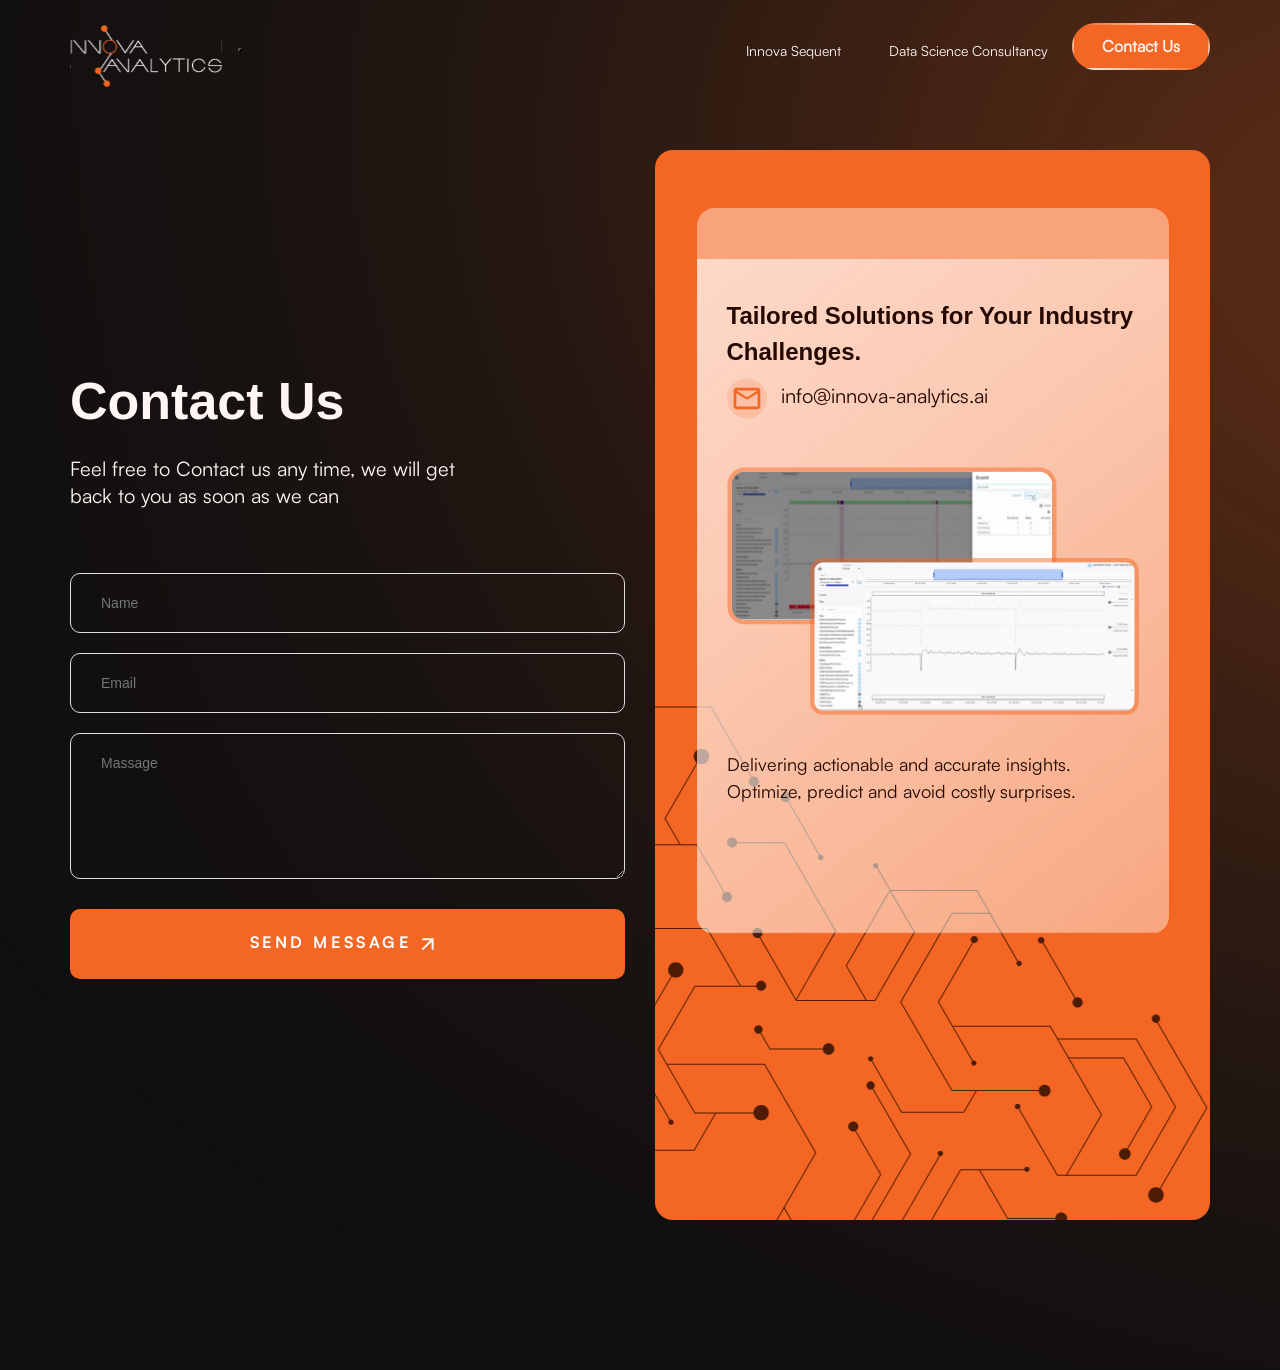
==== contact.html @ 508fed6d "V2 This is the version two" ====
<!doctype html>
<html lang="en">
  <head>
    <!-- Required meta tags -->
    <meta charset="utf-8">
    <meta name="viewport" content="width=device-width, initial-scale=1, shrink-to-fit=no">
    <title>Innova</title>
    <!-- Bootstrap CSS -->
    <link rel="stylesheet" href="css/bootstrap.min.css">
    <link rel="stylesheet" type="text/css" href="css/style.css">
    <link rel="stylesheet" type="text/css" href="css/responsive.css">
  </head>
  <body>
    <!-- header section -->
       <header class="header_section">
         <div class="container">
            <nav class="navbar  navbar-expand-lg navbar-light">
               <a class="navbar-brand" href="index.html">
               <img src="image/logo.svg">
               </a>
             <button type="button" class="navbar-toggle x collapsed" data-toggle="collapse" data-target="#navbar-collapse-x">
               <span class="icon-bar"></span>
               <span class="icon-bar"></span>
               <span class="icon-bar"></span>
               </button>
               <div class="collapse navbar-collapse" id="navbar-collapse-x">
                  <ul class="navbar-nav">
                     <li class="nav-item">
                        <a class="nav-link" href="#tech">Innova Sequent</a>
                     </li>
                     <li class="nav-item">
                        <a class="nav-link" href="datascience.html">Data Science Consultancy</a>
                     </li>
                  </ul>
                 <div class="get-quote">
              <a href="contact.html" class="default-btn">
                <span>Contact Us</span>
              </a>
            </div>
               </div>
            </nav>
         </div>
      </header>
    <!-- contact form -->
    <section class="contact_form section_padding contact-page-section">
      <div class="container">
        <div class="row d-flex align-items-center overflow-hidden">
          <div class="col-lg-6 align-items-center">
            <div class="contact_boxs">
              <h2>Contact Us</h2>
              <p>Feel free to Contact us any time, we will get back to you as soon as we can</p>
            </div>
            <div class="form-column col-md-12 col-sm-12 col-xs-12">
              <div class="inner-column">
                <!--Contact Form-->
                <div class="contact-form">
                  <form method="post" action="sendemail.php" id="contact-form">
                    <div class="row clearfix">
                      <div class="form-group col-md-12 col-sm-12 co-xs-12">
                        <input type="text" name="name" value="" placeholder="Name" required>
                      </div>
                      <div class="form-group col-md-12 col-sm-12 co-xs-12">
                        <input type="email" name="email" value="" placeholder="Email" required>
                      </div>
                      <div class="form-group col-md-12 col-sm-12 co-xs-12">
                        <textarea name="message" placeholder="Massage"></textarea>
                      </div>
                      <div class="form-group col-md-12 col-sm-12 co-xs-12">
                        <button type="submit" class="theme-btn btn-style-one">SEND MESSAGE<span><img src="image/arrow_forward.svg"></span></button>
                      </div>
                    </div>
                  </form>
                </div>
                <!--End Contact Form-->
              </div>
            </div>
          </div>
          <div class="col-lg-6">
             <div class="contact_box_right">
                <div class="contact_inner_rx">
                   <h2>Tailored Solutions for Your Industry Challenges.</h2>
                   <a href="info@innova-analytics.ai"><span><img src="image/contact-icon.svg"></span>info@innova-analytics.ai</a>
                   <div class="image_box_rn">
                      <img src="image/contact-image.svg">
                   </div>
                   <div class="footer_content">
                      <p>Delivering actionable and accurate insights. Optimize, predict and avoid costly surprises.</p>
                   </div>
                </div>
             </div>
          </div>
          <!--Info Column-->
        </div>
      </div>
    </section>
    <!-- common js -->
    <script src="js/jquery-3.2.1.slim.min.js"></script>
    <script src="js/bootstrap.min.js"></script>
    <script src="js/main.js"></script>
  </body>
</html>
---- css/style.css ----
@import url('https://fonts.googleapis.com/css2?family=Space+Grotesk:wght@400;500;600;700&display=swap');
@font-face {
  font-family: Satoshi-Bold;
  src: url(..//font/Satoshi-Bold.otf);
}
@font-face {
  font-family: Satoshi Regular;
  src: url(..//font/Satoshi-Regular.otf);
}

body {
  margin: 0;
  padding: 0;
  background: #111010;
}
html {
  scroll-behavior: smooth;
}
* {
  margin: 0;
  padding: 0;
}
a {
  text-decoration: none;
  color: #FFF6F5;
  font-size: 14px;
  font-weight: 500;
  display: inline-block;
  font-family: Satoshi Regular;
}
button{
  outline: none;
}
button:focus {
    outline: none;
}
a:hover {
  text-decoration: none;
}
h1 {
  font-family: 'Space Grotesk', sans-serif;
  font-weight: 700;
  font-size: 56px;
  color: #FFF6F5;
  line-height: 67px;
}
p {
  font-size: 14px;
  color: #FFF6F5;
  font-weight: 600;
  font-family: Satoshi Regular;
}
.container{
  max-width: 1440px;
}
.get-quote {
    display: inline-block;
    position: relative;
}
.get-quote a span{
  font-weight: 600;
  font-size: 16px;
  color: #FFF6F5;
}

.default-btn {
    z-index: 1;
    padding: 15px 30px 16px;
    line-height: 1;
    -webkit-transition: all ease 0.5s;
    transition: all ease 0.5s;
    text-align: center;
    background-color: #F36623;
    position: relative;
    overflow: hidden;
    font-family: Satoshi Regular;
    border-radius: 25px;
}
button.default-btn span {
    color: #FFF6F5;
}
.default-btn::before {
    content: "";
    position: absolute;
    top: 0;
    left: 0;
    width: 100%;
    height: 2px;
    background: -webkit-gradient(linear, right top, left top, from(#ffffff), to(transparent));
    background: linear-gradient(right, #ffffff, transparent);
    -webkit-animation: right 2s linear infinite;
    animation: right 2s linear infinite;
}
.default-btn::after {
    content: "";
    position: absolute;
    bottom: 0;
    left: 0;
    width: 100%;
    height: 2px;
    background: -webkit-gradient(linear, left top, right top, from(#ffffff), to(transparent));
    background: linear-gradient(left, #ffffff, transparent);
    -webkit-animation: left 2s linear infinite;
    animation: left 2s linear infinite;
}
.default-btn span::before {
    content: "";
    position: absolute;
    top: 0;
    left: 0;
    width: 2px;
    height: 100%;
    background: -webkit-gradient(linear, left top, left bottom, from(#ffffff), to(transparent));
    background: linear-gradient(top, #ffffff, transparent);
    -webkit-animation: top 2s linear infinite;
    animation: top 2s linear infinite;
    -webkit-animation-delay: 1s;
    animation-delay: 1s;
}
.default-btn span::after {
    content: "";
    position: absolute;
    bottom: 0;
    right: 0;
    width: 2px;
    height: 100%;
    background: -webkit-gradient(linear, left bottom, left top, from(#ffffff), to(transparent));
    background: linear-gradient(bottom, #ffffff, transparent);
    -webkit-animation: bottom 2s linear infinite;
    animation: bottom 2s linear infinite;
    -webkit-animation-delay: 1s;
    animation-delay: 1s;
}

@keyframes left {
  0% {
    transform: translateX(100%);
  }
  100% {
    transform: translateX(-100%);
  }
}
@keyframes right {
  0% {
    transform: translateX(-100%);
  }
  100% {
    transform: translateX(100%);
  }
}
@keyframes top {
  0% {
    transform: translateY(100%);
  }
  100% {
    transform: translateY(-100%);
  }
}
@keyframes bottom {
  0% {
    transform: translateY(-100%);
  }
  100% {
    transform: translateY(100%);
  }
}

.btn_box a {
  color: #fff;
  text-decoration: none;
}
.section_padding {
  padding: 80px 0px;
}


/*header section*/
.header_section{
  width: 100%;
  margin: 0;
  position: fixed;
  z-index: 9;
}
.navbar-brand img{
  width: 152px;
  margin-top: 10px;
}
.navbar-expand-lg .navbar-collapse {
    justify-content: end;
}
.navbar-expand-lg .navbar-nav .nav-link {
    padding-right: 24px;
    padding-left: 24px;
    color: #FFF6F5;
    font-size: 14px;
}
.black {
    background: #000;
    z-index: 99999;
    border-bottom: 1px solid #F36623;
}
/*end header section*/
/*hero area section*/
.hero_area_section {
    background-image: url(../image/Herobackgound.svg);
    width: 100%;
    /* height: 100vh; */
    background-size: 100% 100%;
    background-repeat: no-repeat;
    background-position: center;
    padding: 185px 0px;
}
.content_box {
    text-align: center;
    width: 62%;
    margin: 0 auto;
    margin-top: 64px;
}
.content_box h1 {
    font-size: 52px;
    font-weight: 700;
    line-height: 67px;
    position: relative;
    text-transform: uppercase;
    margin: 18px 0px;
}

.content_box p {
    color: #FFF6F5;
    font-size: 20px;
    line-height: 24px;
    text-transform: capitalize;
    font-weight: 400;
    margin: 0 auto;
    margin-bottom: 47px;
}
.player {
    border: 15px solid rgb(210 210 210 / 16%);
    position: relative;
    font-size: 0;
    overflow: hidden;
    margin: auto;
    border-radius: 27px;
}
.player__video {
    width: 100%;
    border-radius: 13px;
}
.player__button {
  background:none;
  border:0;
  line-height:1;
  color:#ffc80a;
  text-align: center;
  outline:0;
  padding: 0;
  cursor:pointer;
  max-width:50px;
  width: 100%;
}
.play-icon{
  font-size: 80px;
  color: #ffc80a;
  position: absolute;
  z-index: 2;
  top: 50%;
  left: 50%;
  transform: translate(-50%, -50%);
  cursor: pointer;
  transition: 0.6s;
}

/*end hero area*/
/*Insights*/
.tab-pane .player_box {
    border: 15px solid rgb(210 210 210 / 16%);
    position: relative;
    font-size: 0;
    overflow: hidden;
    margin: auto;
    border-radius: 20px;
    width: 100%;
}
.tab-pane .player__video {
    width: 100%;
    border-radius: 10px;
}
.section_title{
  margin-bottom: 50px;
}
.section_title h2 span{
  font-size: 14px;
  color: #F36623;
  margin-left: 10px;
  font-weight: 400;
}
.section_title p{
  width: 350px;
  font-size: 22px;
  font-weight: 400;
  color: #FFF6F5;
}
/*end Insights*/
/*contact with us*/
.row.info_detels {
    padding: 35px 42px;
    background-image: url(../image/footer-shape.png);
    background-repeat: no-repeat;
    background-size: cover;
    background-position: center;
}
.img_box_footer {
    text-align: right;
  }
.btn_cont h2{
  color:#F36623;
  font-size: 32px;
  font-style: normal;
  font-weight: 700;
  line-height: 120%;
  text-transform: uppercase;
  margin-bottom: 15px;
}

.btn_cont a{
  color: #FFF6F5;
  font-size: 32px;
  font-style: normal;
  font-weight: 700;
  line-height: normal;
}
.img_box_footer img {
    width: 300px;
}
/*end contact us*/


.homepage__slider {
    position: relative;
    overflow: hidden;
}
.homepage__slider:before {
    background-image: url(../image/box.svg);
    width: 100%;
    background-repeat: no-repeat;
    content: '';
    position: absolute;
    top: -9%;
    height: 100%;
    overflow: hidden;
    left: 58%;
}
.swiper-container-home {
  height: 100vh;
  overflow-y: hidden;
}
.swiper-container-home .swiper-slide-home {
  background-size: cover;
  background-repeat: no-repeat;
  position: relative;
  display: flex;
  align-items: center;
}

.home-slider-navigation {
    position: absolute;
    top: 50%;
    transform: translateY(-50%);
    left: 270px;
    z-index: 100;
    display: flex;
    flex-direction: column;
}
.home-slider-navigation span {
  color: rgba(253, 215, 209, 0.32);
  min-height: 100px;
  min-width: 110px;
}
.home-slider-navigation .nav-point {
    display: flex;
    align-items: center;
    justify-content: left;
    letter-spacing: 1px;
    font-family: Satoshi Regular;
    position: relative;
    transition: 0.5s;
    cursor: pointer;
    width: 340px;
    line-height: 27px;
    border-left: 6px solid #D9D9D9;
    font-size: 16px;
    padding: 9px 10px;
}

.home-slider-navigation .nav-point.active {
  color: #FFF6F5;
}
.home-slider-navigation .nav-point.active:before {
  transition: 0.5s;
  height: 100%;
}
.home-slider-navigation .nav-point:before {
    transition: 0.3s;
    content: "";
    top: 0px;
    left: -6px;
    width: 6px;
    max-height: 100%;
    height: 0px;
    position: absolute;
    background: transparent linear-gradient(90deg, #F36623 0%, #F36623 100%) 0% 0% no-repeat padding-box;
}
.home-slider-navigation .nav-point:hover {
  color: #fff;
}

/*end Insights section*/

/*page tow css*/

/*hero area*/
.data_hero {
    position: relative;
    overflow: hidden;
    margin: 0;
    padding: 150px;
    z-index: -1;
}
.data_hero:before {
    background-image: url(../image/hero-data.svg);
    width: 100%;
    background-repeat: no-repeat;
    content: '';
    position: absolute;
    top: 50%;
    height: 100%;
    overflow: hidden;
    left: 50%;
    transform: translate(-50%,-50%);
    background-size: cover;
    background-position: center;
}
/*end data hero area*/
/*our service*/
.our_service{
  width: 100%;
  margin: 0;
}
section.our_service.okta.section_padding {
    margin-top: -200px;
}
.our_service .section_title h2{
  color: #F36623;
  font-size: 32px;
  font-style: normal;
  font-weight: 700;
  line-height: 120%;
  text-transform: uppercase;
  margin-bottom: 40px;
}
.content_service {
    background-image: url(../image/box1.png);
    width: 100%;
    height: 100%;
    background-repeat: no-repeat;
    background-size: 100% 100%;
    background-position: center;
    padding: 15px 20px;
    min-height: 400px;
    transition: 0.5s;
}

.content_service:hover {
    transform: translate(4px, -20px);
    -webkit-transform: translate(4px, -20px);
    -moz-transform: translate(4px, -20px);
    transition: 0.5s;
}
.service_tn{
  background-image: url(../image/box2.png);
}
.service_tm{
  background-image: url(../image/box3.png);
}
.content_inner {
    max-width: 300px;
}
.our_service .content_inner h2{
  color:#FFF6F5;
  font-size: 24px;
  font-style: normal;
  font-weight: 700;
  line-height: 120%;
  text-transform: uppercase;
  margin-bottom: 24px;
}
.our_service .content_inner p{
  color:#FDD7D1;
  font-size: 15px;
  font-style: normal;
  font-weight: 400;
  line-height: 150%;
}
.icon_box_service {
    text-align: right;
    margin-top: 58px;
}
.okta_expertise {
    padding: 40px 15px;
    background-image: url(../image/our_expertise.png);
    background-repeat: no-repeat;
    background-size: 100% 100%;
    background-position: center;
}
.icon_box_expertise img {
    width: 50px;
    margin-bottom: 24px;
}
/*end service css*/


/*contact us css*/
.contact_form {
    padding: 150px 0px;
    position: relative;
    overflow: hidden;
}
.contact_form:before {
    background-image: url(../image/contact-box-shape.svg);
    width: 100%;
    background-repeat: no-repeat;
    content: '';
    position: absolute;
    top: 0;
    height: 100%;
    overflow: hidden;
    left: 0;
    background-size: cover;
}
.contact_boxs h2{
  color: #FFF6F5;
  text-align: left;
  font-size: 52px;
  font-style: normal;
  font-weight: 700;
  margin-bottom: 24px;
  line-height: normal;
}
.contact_boxs p {
    color: #FFF6F5;
    font-size: 20px;
    font-style: normal;
    font-weight: 400;
    line-height: normal;
    width: 390px;
    padding-bottom: 48px;
}
.contact-form {
  position: relative;
}

.contact-form .form-group {
  position: relative;
  margin-bottom: 20px;
}
.contact-form input[type=text], .contact-form input[type=email], .contact-form textarea {
    position: relative;
    display: block;
    width: 100%;
    height: 60px;
    color: #FFF6F5;
    font-size: 14px;
    line-height: 38px;
    padding: 10px 30px;
    border: 1px solid #ddd;
    background-color: transparent;
    transition: all .3s ease;
    -ms-transition: all .3s ease;
    -webkit-transition: all .3s ease;
    border-radius: 10px;
    outline: none;
}
.contact-form input[type=text]:focus,.contact-form input[type=email]:focus,.contact-form textarea:focus {
  border-color: #F36623;
}
.contact-form textarea {
  height: 146px;
}
.contact-form .theme-btn {
    font-size: 16px;
    font-weight: 700;
    margin-top: 10px;
    text-transform: capitalize;
    padding: 16px 39px;
    border: 2px solid #F36623;
    background: #F36623;
    display: inline-block;
    position: relative;
    line-height: 24px;
    cursor: pointer;
    color: #fff;
    letter-spacing: 3.52px;
    transition: 0.5s;
    font-family: Satoshi-Bold;
    width: 100%;
    border-radius: 10px;
}
.row.clearfix {
    margin-left: -30px;
    margin-right: -30px;
}
.contact-form .theme-btn:hover {
  color: #F36623;
  border-color: #F36623;
  background: 0 0;
  transition: 0.5s;
}

.contact-form input.error,.contact-form select.error,.contact-form textarea.error {
  border-color: red!important;
}
.contact_box_right {
    background-image: url(../image/contact-shape.svg);
    background-repeat: no-repeat;
    background-size: cover;
    background-position: center;
    min-height: 1070px;
    border-radius: 18px;
}
.contact_inner_rx {
    background-image: url(../image/contact-inner-shape.svg);
    background-repeat: no-repeat;
    background-size: cover;
    background-position: center;
    height: 726px;
    border-radius: 18px;
    padding: 90px 30px;
    width: 590px;
    margin: 0 auto;
    position: relative;
    top: 58px;
}

.image_box_rn img {
    width: 100%;
    margin-top: 48px;
}
.contact_inner_rx h2{
  color: #240801;
  font-size: 24px;
  font-style: normal;
  font-weight: 700;
  line-height: 150%;
}
.contact_inner_rx a{
  color:#240801;
  font-size: 20px;
  font-style: normal;
  font-weight: 500;
  line-height: normal;
}
.contact_inner_rx a span {
    margin-right: 14px;
}
.footer_content {
    margin-top: 36px;
}
.footer_content p{
  color: #240801;
  font-size: 18px;
  font-style: normal;
  font-weight: 400;
  line-height: 150%;
}
.mb_ver_res{
  display: none;
}
---- css/responsive.css ----
@media (max-width: 1600px) {
  .home-slider-navigation {
    left: 40px;
  }
  .player {
    width: 900px;
  }
}
@media (max-width: 1500px) {
  .hero_area_section {
    padding: 165px 0px;
  }
  .content_box {
    margin-top: 0px;
  }
  .container {
    max-width: 1140px;
  }
  .content_box {
    width: 78%;
  }
  .home-slider-navigation {
    left: 177px;
  }
  .homepage__slider:before {
    top: -12%;
    left: 48%;
  }
  .home-slider-navigation .nav-point {
    width: 330px;
  }
  .section_title {
    margin-bottom: 13px;
  }
  .row.info_detels {
    padding: 23px 42px;
  }
  .img_box_footer img {
    width: 250px;
  }
  .contact_inner_rx {
    width: 472px;
  }
}
@media (max-width: 1400px) {
  .hero_area_section {
    padding: 144px 0px;
  }
  .home-slider-navigation {
    left: 145px;
  }
  nav.navbar.navbar-expand-lg {
    padding: 0.5rem 0;
  }
  .home-slider-navigation {
    left: 136px;
  }
}
@media (max-width: 1300px) {
  .home-slider-navigation {
    left: 93px;
  }
  .container {
    padding: 0;
  }
  .row.info_detels {
    padding: 26px 42px;
  }
  .hero_area_section {
    padding: 118px 0px;
  }
}
@media (max-width: 1024px) {
  .content_box {
    width: 60%;
  }
  .content_box h1 {
    font-size: 35px;
    line-height: 43px;
  }
  .content_box p {
    font-size: 14px;
    line-height: 20px;
  }
  .container {
    max-width: 960px;
  }
  .hero_area_section {
    background-size: cover;
  }
  .swiper-container-home {
    height: 60vh;
  }
  .home-slider-navigation {
    left: 35px;
  }
  .img_box_footer img {
    width: 200px;
  }
  .row.info_detels {
    padding: 27px 42px;
  }
  .data_hero {
    padding: 150px 0;
  }
  .our_service .content_inner h2 {
    font-size: 20px;
  }
  .icon_box_service img {
    width: 140px;
  }
  .contact_inner_rx {
    width: 410px;
    height: 600px;
    top: 150px;
  }
}
@media (max-width: 991px) {
  .content_box {
    width: 88%;
  }
  .content_box h1:before {
    left: 43%;
    width: 380px;
  }
  .our_service .section_title h2 {
    color: #f36623;
    font-size: 25px;
    font-style: normal;
    font-weight: 700;
    line-height: 120%;
    text-transform: uppercase;
    margin-bottom: 26px;
  }
}

@media (max-width: 768px) {
  .content_box h1 {
    font-size: 25px;
    line-height: 27px;
  }
  .content_box h1:before {
    display: none;
  }
  .player {
    width: 100%;
  }
  .container {
    max-width: 720px;
  }
  .content_box {
    width: 78%;
  }
  .section_title p {
    font-size: 18px;
  }
  .home-slider-navigation .nav-point {
    width: 250px;
  }
  .home-slider-navigation .nav-point {
    letter-spacing: 0;
    line-height: 22px;
    font-size: 14px;
  }
  .home-slider-navigation span {
    min-height: 71px;
  }
  .section_title p {
    width: 292px;
  }
  .btn_cont a {
    font-size: 22px;
  }
  .btn_cont h2 {
    font-size: 26px;
    line-height: 80%;
    margin-bottom: 10px;
  }
  .img_box_footer img {
    width: 170px;
  }
  .row.info_detels {
    padding: 13px 42px;
  }
  .navbar-toggle {
    border: none;
    background: transparent !important;
  }
  .navbar-expand-lg .navbar-toggle .icon-bar {
    background-color: #ffffff;
  }
  .navbar-toggle:hover {
    background: transparent !important;
  }

  .navbar-toggle .icon-bar {
    width: 22px;
    -webkit-transition: all 0.2s;
    transition: all 0.2s;
  }
  .navbar-toggle .icon-bar {
    display: block;
    width: 22px;
    height: 2px;
    border-radius: 1px;
  }
  .navbar-toggle .icon-bar {
    display: block;
    width: 22px;
    height: 2px;
    border-radius: 1px;
  }
  .navbar-toggle .icon-bar + .icon-bar {
    margin-top: 4px;
  }
  /* ANIMATED X */
  .navbar-toggle.x .icon-bar:nth-of-type(1) {
    -webkit-transform: rotate(45deg);
    -ms-transform: rotate(45deg);
    transform: rotate(45deg);
    -webkit-transform-origin: 10% 10%;
    -ms-transform-origin: 10% 10%;
    transform-origin: 10% 10%;
  }

  .navbar-toggle.x .icon-bar:nth-of-type(2) {
    opacity: 0;
    filter: alpha(opacity=0);
  }

  .navbar-toggle.x .icon-bar:nth-of-type(3) {
    -webkit-transform: rotate(-45deg);
    -ms-transform: rotate(-45deg);
    transform: rotate(-45deg);
    -webkit-transform-origin: 10% 90%;
    -ms-transform-origin: 10% 90%;
    transform-origin: 10% 90%;
  }

  /* ANIMATED X COLLAPSED */
  .navbar-toggle.x.collapsed .icon-bar:nth-of-type(1) {
    -webkit-transform: rotate(0);
    -ms-transform: rotate(0);
    transform: rotate(0);
  }

  .navbar-toggle.x.collapsed .icon-bar:nth-of-type(2) {
    opacity: 1;
    filter: alpha(opacity=100);
  }

  .navbar-toggle.x.collapsed .icon-bar:nth-of-type(3) {
    -webkit-transform: rotate(0);
    -ms-transform: rotate(0);
    transform: rotate(0);
  }
  .header_section {
    background: #111010;
    border-bottom: 1px solid #f36623;
  }
  .navbar-nav .nav-link {
    line-height: 28px;
  }
  .our_service .section_title h2 {
    font-size: 25px;
    margin-bottom: 26px;
  }
  .our_service.okta .col-lg-4 {
    width: 50%;
    max-width: 50%;
    float: left;
    margin-bottom: 25px;
  }
  .our_service .col-lg-3 {
    width: 50%;
    max-width: 50%;
    float: left;
    margin-bottom: 25px;
  }
  .our_service {
    padding: 50px 0;
  }
  .okta_expertise {
    background-size: cover;
  }
  .contact_inner_rx {
    width: 606px;
    height: 734px;
    top: 63px;
  }
}
@media (max-width: 767px) {
  .content_box {
    width: 100%;
  }
  .container {
    padding-right: 15px;
    padding-left: 15px;
  }
  .navbar-brand img {
    width: 110px;
  }
  .swiper-container-home {
    display: none;
  }
  .mb_ver_res {
    display: block;
  }
  .w3-black {
    color: #fff;
    background-color: transparent;
    display: flex;
    z-index: 9;
    position: relative;
  }

  .w3-bar .w3-bar-item {
    padding: 8px 6px;
    float: left;
    width: auto;
    border: none;
    display: block;
    outline: 0;
    background: transparent;
    font-size: 12px;
    text-align: left;
    font-weight: 400;
    color: rgba(253, 215, 209, 0.32);
  }
  .w3-button:hover {
    color: #fff6f5;
    background-color: transparent;
  }
  .w3-red,
  .w3-hover-red:hover {
    color: #fff;
    background-color: #f44336;
  }
  .w3-bar .w3-button {
    white-space: normal;
  }
  button.w3-bar-item.w3-button.tablink.w3-red {
    color: #fff6f5;
  }
  .mb_ver_res {
    padding: 98px 0px;
  }
  .contact_with .col-md-6 {
    width: 50%;
  }
  .row.info_detels {
    padding: 13px 2px;
  }
  .row.info_detels {
    background-size: contain;
  }
  .btn_cont h2 {
    font-size: 18px;
    margin-bottom: 6px;
  }
  .btn_cont a {
    font-size: 15px;
  }
  .img_box_footer img {
    width: 80px;
  }
  .contact_with.section_padding {
    padding: 4px 0px 52px 0px;
  }
  .our_service.okta .col-lg-4 {
    width: 100%;
    max-width: 100%;
  }
  .our_service .col-lg-3 {
    width: 100%;
    max-width: 100%;
  }
  .okta_expertise {
    border-radius: 36.697px;
    border: 3.39px solid rgba(253, 215, 209, 0.32);
    background: rgb(2, 0, 36);
    background: linear-gradient(
      173deg,
      rgba(2, 0, 36, 1) 0%,
      rgba(129, 51, 13, 0.9640231092436975) 0%,
      rgba(0, 0, 0, 0.8491771708683473) 86%
    );
  }

  .contact_inner_rx {
    width: 360px;
    height: 627px;
    top: 31px;
  }
  .contact_box_right {
    min-height: 760px;
  }
}
@media (max-width: 400px) {
  .content_box h1 {
    font-size: 23px;
    line-height: 27px;
  }
  .contact_with.section_padding {
    padding: 4px 8px 52px 8px;
  }
  .btn_cont a {
    font-size: 13px;
  }
}
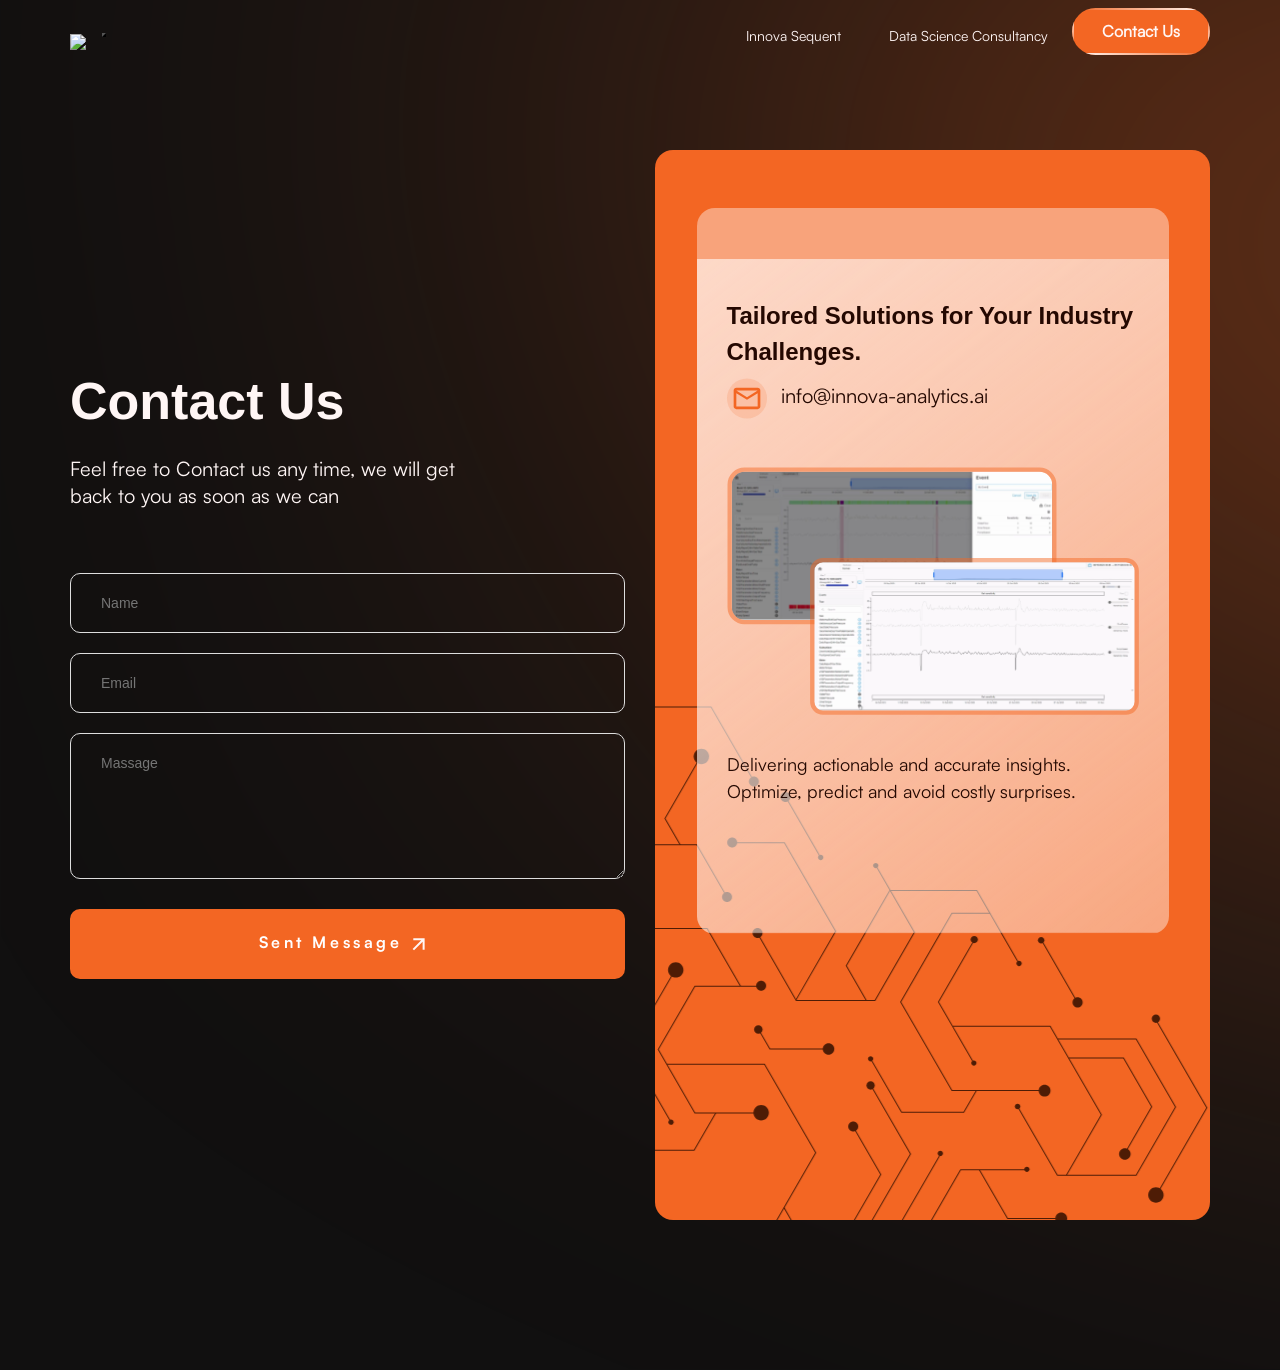
==== commit caebeadb: "htmlupdate" ====
--- a/contact.html
+++ b/contact.html
@@ -1,3 +1,4 @@
+
 <!doctype html>
 <html lang="en">
   <head>
@@ -6,7 +7,10 @@
     <meta name="viewport" content="width=device-width, initial-scale=1, shrink-to-fit=no">
     <title>Innova</title>
     <!-- Bootstrap CSS -->
+    <link rel="icon" type="image/x-icon" href="image/favicon.svg">
     <link rel="stylesheet" href="css/bootstrap.min.css">
+    <link rel="stylesheet" href="https://cdnjs.cloudflare.com/ajax/libs/font-awesome/4.7.0/css/font-awesome.min.css" />
+    <link rel="stylesheet" href="css/animate.css">
     <link rel="stylesheet" type="text/css" href="css/style.css">
     <link rel="stylesheet" type="text/css" href="css/responsive.css">
   </head>
@@ -16,7 +20,7 @@
          <div class="container">
             <nav class="navbar  navbar-expand-lg navbar-light">
                <a class="navbar-brand" href="index.html">
-               <img src="image/logo.svg">
+               <img src="image/main-logo.svg">
                </a>
              <button type="button" class="navbar-toggle x collapsed" data-toggle="collapse" data-target="#navbar-collapse-x">
                <span class="icon-bar"></span>
@@ -26,7 +30,7 @@
                <div class="collapse navbar-collapse" id="navbar-collapse-x">
                   <ul class="navbar-nav">
                      <li class="nav-item">
-                        <a class="nav-link" href="#tech">Innova Sequent</a>
+                        <a class="nav-link" href="index.html">Innova Sequent</a>
                      </li>
                      <li class="nav-item">
                         <a class="nav-link" href="datascience.html">Data Science Consultancy</a>
@@ -52,9 +56,8 @@
             </div>
             <div class="form-column col-md-12 col-sm-12 col-xs-12">
               <div class="inner-column">
-                <!--Contact Form-->
-                <div class="contact-form">
-                  <form method="post" action="sendemail.php" id="contact-form">
+               <div class="contact-form">
+                  <form method="post" action="sendemail.php" id="contact-form" enctype="multipart/form-data">
                     <div class="row clearfix">
                       <div class="form-group col-md-12 col-sm-12 co-xs-12">
                         <input type="text" name="name" value="" placeholder="Name" required>
@@ -65,12 +68,13 @@
                       <div class="form-group col-md-12 col-sm-12 co-xs-12">
                         <textarea name="message" placeholder="Massage"></textarea>
                       </div>
-                      <div class="form-group col-md-12 col-sm-12 co-xs-12">
-                        <button type="submit" class="theme-btn btn-style-one">SEND MESSAGE<span><img src="image/arrow_forward.svg"></span></button>
-                      </div>
+                        <div class="form-group col-md-12 col-sm-12 co-xs-12 wow fadeInUp animated" data-wow-delay=".6s">
+                          <button type="button" id="submit-btn" class="theme-btn btn-style-one">Sent Message<span><img src="image/arrow_forward.svg"></span></button>
+                        </div>
                     </div>
                   </form>
                 </div>
+                <h4 class="after_submit" style="display: none;">Form Submit Successfully!</h4>
                 <!--End Contact Form-->
               </div>
             </div>
@@ -97,5 +101,40 @@
     <script src="js/jquery-3.2.1.slim.min.js"></script>
     <script src="js/bootstrap.min.js"></script>
     <script src="js/main.js"></script>
+    <script src="https://code.jquery.com/jquery-3.6.4.min.js"></script>
+    <script type="text/javascript">
+        if(window.history.replaceState){
+          window.history.replaceState(null, null, window.location.href);
+        }
+    </script>
+    <script type="text/javascript">
+        $(document).ready(function () {
+            $("#submit-btn").click(function () {
+                $.ajax({
+                    type: "POST",
+                    url: "sendemail.php",
+                    data: $("#contact-form").serialize(),
+                    success: function (response) {
+                        // Assuming your sendemail.php returns JSON like { "success": true }
+                        var data = JSON.parse(response);
+                        console.log(data);
+                        if (data.success) {
+                            $(".after_submit").show();
+                            alert("Thank You for Contacting Us. We Will Respond to You As Soon As Possible");
+                            // Optionally redirect to another page
+                            // window.location.href = "another_page.php";
+                        } else {
+                            alert("Error: " + data.message);
+                        }
+                    },
+                    error: function () {
+                        alert("Error submitting form. Please try again.");
+                    }
+                });
+            });
+        });
+
+    </script>
+
   </body>
 </html>
